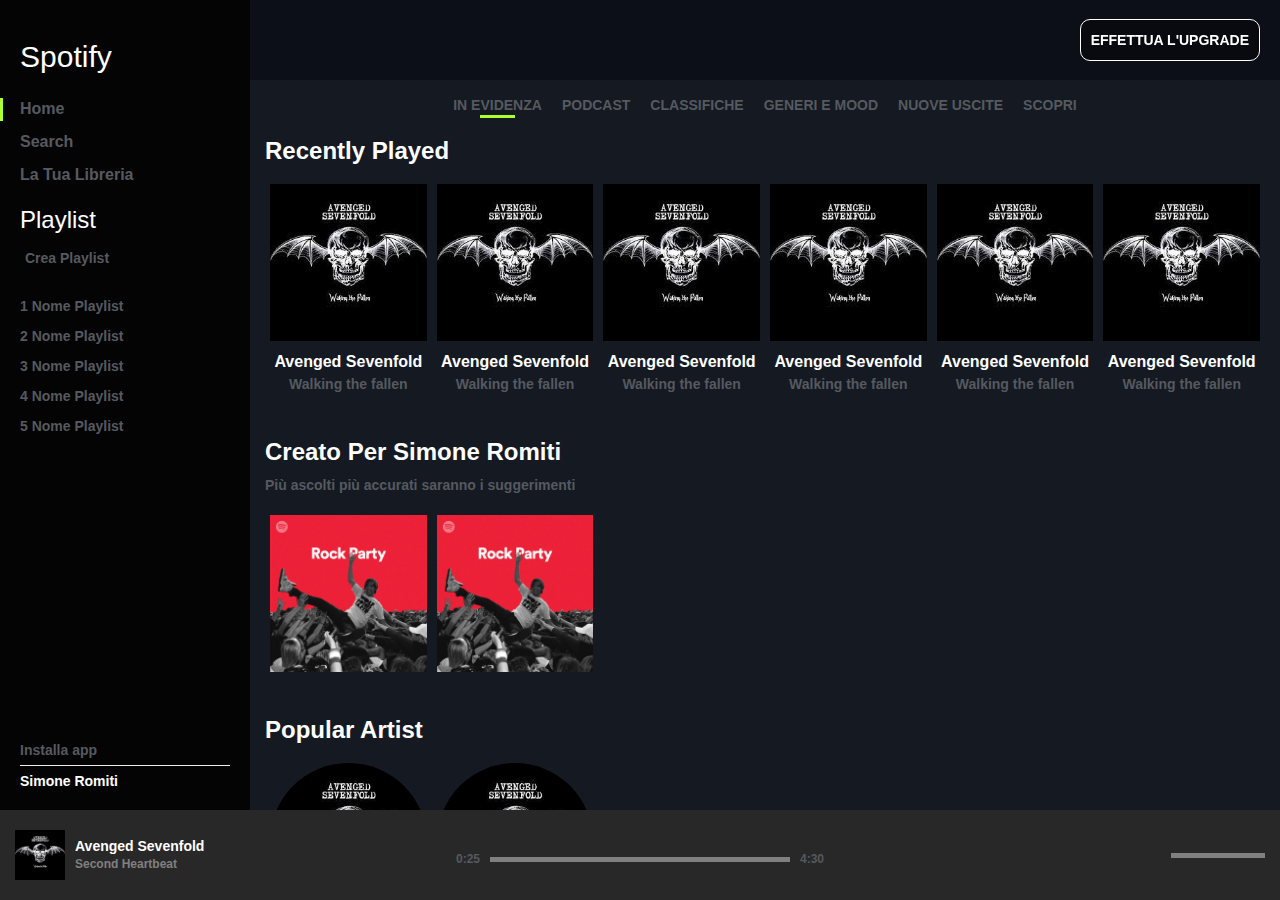
==== index.html @ 11f5244e "Aggiunta link ed inizio effetti hover" ====
<!DOCTYPE html>
<html lang="en" dir="ltr">
  <head>
    <link rel="stylesheet" href="https://maxcdn.bootstrapcdn.com/bootstrap/3.3.7/css/bootstrap.min.css" integrity="sha384-BVYiiSIFeK1dGmJRAkycuHAHRg32OmUcww7on3RYdg4Va+PmSTsz/K68vbdEjh4u" crossorigin="anonymous">

    <link rel="stylesheet" href="https://cdnjs.cloudflare.com/ajax/libs/font-awesome/5.15.1/css/all.css" integrity="sha512-f73UKwzP1Oia45eqHpHwzJtFLpvULbhVpEJfaWczo/ZCV5NWSnK4vLDnjTaMps28ocZ05RbI83k2RlQH92zy7A==" crossorigin="anonymous"/>

    <link rel="stylesheet" href="css/style.css">

    <meta charset="utf-8">
    <meta name="viewport" content="width=device-width, initial-scale=1.0">
    <title>SpotifyWeb</title>
  </head>
  <body>

    <main>
      <!-- MAIN-NAV -->
      <section class="main-nav">
        <div class="logo">
          <i class="fab fa-spotify"></i>
          <h1 class="disappear">Spotify</h1>
        </div>

        <div class="home">
          <a href="#">
            <i class="fas fa-home"></i>
            <span class="disappear">Home</span>
          </a>
        </div>

        <div class="search">
          <a href="#">
            <i class="fas fa-search"></i>
            <span class="disappear">Search</span>
          </a>
        </div>

        <div class="library">
          <a href="#">
            <i class="fas fa-book-open"></i>
            <span class="disappear">La Tua Libreria</span>
          </a>
        </div>

        <div class="playlist disappear">
          <h3>Playlist</h3>

          <div class="create">
            <a href="#">
              <i class="fas fa-plus-square"></i>
              <span>Crea Playlist</span>
            </a>

          </div>

          <div class="playlist-name">
            <ul>
              <li><a href="#">1 Nome Playlist</a></li>
              <li><a href="#">2 Nome Playlist</a></li>
              <li><a href="#">3 Nome Playlist</a></li>
              <li><a href="#">4 Nome Playlist</a></li>
              <li><a href="#">5 Nome Playlist</a></li>
            </ul>
          </div>
        </div>

        <div class="install">
          <a href="#">
            <i class="fas fa-arrow-circle-down"></i>
            <span class="disappear">Installa app</span>
          </a>
          <hr class="disappear">
          <i class="fas fa-user-circle"></i>
          <span class="username disappear">Simone Romiti</span>
        </div>
      </section>
      <!-- /MAIN-NAV -->

      <!-- MAIN-CONTENT -->
      <section class="main-content">
        <div class="upgrade">
          <button type="button" class="my-btn">EFFETTUA L'UPGRADE</button>
        </div>

        <div class="content">
          <nav>
            <ul>
              <li class="active">
                <a href="#">IN EVIDENZA</a>
              </li>
              <li>
                <a href="#">PODCAST</a>
              </li>
              <li>
                <a href="#">CLASSIFICHE</a>
              </li>
              <li>
                <a href="#">GENERI E MOOD</a>
              </li>
              <li>
                <a href="#">NUOVE USCITE</a>
              </li>
              <li>
                <a href="#">SCOPRI</a>
              </li>
            </ul>
          </nav>

          <div class="recently">
            <h3>Recently Played</h3>

            <div class="album-container">
              <div class="album">
                <img src="img/avenged-sevenfold.jfif" alt="">
                <div class="text-artist">
                  Avenged Sevenfold
                </div>
                <div class="text-album">
                  Walking the fallen
                </div>
              </div>

              <div class="album">
                <img src="img/avenged-sevenfold.jfif" alt="">
                <div class="text-artist">
                  Avenged Sevenfold
                </div>
                <div class="text-album">
                  Walking the fallen
                </div>
              </div>

              <div class="album">
                <img src="img/avenged-sevenfold.jfif" alt="">
                <div class="text-artist">
                  Avenged Sevenfold
                </div>
                <div class="text-album">
                  Walking the fallen
                </div>
              </div>

              <div class="album">
                <img src="img/avenged-sevenfold.jfif" alt="">
                <div class="text-artist">
                  Avenged Sevenfold
                </div>
                <div class="text-album">
                  Walking the fallen
                </div>
              </div>

              <div class="album">
                <img src="img/avenged-sevenfold.jfif" alt="">
                <div class="text-artist">
                  Avenged Sevenfold
                </div>
                <div class="text-album">
                  Walking the fallen
                </div>
              </div>

              <div class="album">
                <img src="img/avenged-sevenfold.jfif" alt="">
                <div class="text-artist">
                  Avenged Sevenfold
                </div>
                <div class="text-album">
                  Walking the fallen
                </div>
              </div>
            </div>
          </div>

          <div class="created">
            <h3>Creato Per Simone Romiti</h3>
            <p>Più ascolti più accurati saranno i suggerimenti</p>

            <div class="album-container">
              <div class="album">
                <img src="img/rockmix.jfif" alt="">
              </div>

              <div class="album">
                <img src="img/rockmix.jfif" alt="">
              </div>

              <div class="album">
              </div>

              <div class="album">
              </div>

              <div class="album">
              </div>

              <div class="album">
              </div>
            </div>
          </div>

          <div class="popular">
            <h3>Popular Artist</h3>
            <div class="album-container">
              <div class="album">
                <img src="img/avenged-sevenfold.jfif" alt="">
              </div>
              <div class="album">
                <img src="img/avenged-sevenfold.jfif" alt="">
              </div>
              <div class="album">
              </div>
              <div class="album">
              </div>
              <div class="album">
              </div>
              <div class="album">
              </div>
            </div>
          </div>
        </div>
      </section>
      <!-- /MAIN-CONTENT -->
    </main>

    <footer>
      <section class="playback">
        <img src="img/avenged-sevenfold.jfif" alt="">
        <div class="song">
          <div class="song-artist">
            Avenged Sevenfold
          </div>
          <div class="song-name">
            Second Heartbeat
          </div>
        </div>
        <div class="like">
          <div class="heart">
            <i class="far fa-heart"></i>
          </div>
          <div class="folder">
            <i class="far fa-folder"></i>
          </div>

        </div>
      </section>

      <section class="player">
        <div class="buttons">
          <i class="fas fa-random"></i>
          <i class="fas fa-step-backward"></i>
          <i class="far fa-play-circle play"></i>
          <i class="fas fa-step-forward"></i>
          <i class="fas fa-redo-alt"></i>
        </div>
        <div class="player-bar">
          <div class="time">
            0:25
          </div>

          <div class="bar">
          </div>
          <div class="time">
            4:30
          </div>
        </div>
      </section>

      <section class="volume">
        <i class="fas fa-bars"></i>
        <i class="fas fa-tv"></i>
        <i class="fas fa-volume-up"></i>
        <div class="volume-bar">
        </div>

      </section>
    </footer>

  </body>
</html>
---- css/style.css ----
*{
  margin: 0;
  padding: 0;
  box-sizing: border-box;
}

body{
  color: #56595F;
  font-weight: 600;
}


main{
  height: calc(100vh - 90px);
  background: #040404;
}

/* MAIN-NAV */
.main-nav{
  width: 250px;
  height: calc(100vh - 160px);
  padding-top: 20px;
  background: #040404;
  position: fixed;
  top: 0;
  left: 0;
  bottom: 60px;
}

.main-nav a{
  color: #56595F;
}
.main-nav a:hover{
  text-decoration: none;
  color: white;
}

/* LOGO */
.logo{
  padding-bottom: 15px;
}

.logo, .search, .library{
  padding-left: 20px;
}
.logo i, .logo h1{
  font-size: 30px;
  color: white;
}
.logo h1{
  display: inline-block;
}
/* /LOGO */

/* HOME, SEARCH, LIBRARY */
.home{
  padding-left: 17px;
}
.home i{
  width: 16px;
  /* height: 16px; */
}

.home, .search, .library{
  font-size: 16px;
}

.home{
  color: white;
  border-left: 3px solid #ADFF2F;
}

.search{
  padding-top: 10px;
  padding-bottom: 10px;
}
/* /HOME, SEARCH, LIBRARY */

.playlist, .install{
  padding-left: 20px;
  padding-right: 20px;
}

/* PLAYLIST */
.playlist h3{
  color: white;
}

.create span{
  vertical-align: top;
  line-height: 30px;
}
.create i{
  font-size: 30px;
  padding-right: 5px;
}

.playlist-name{
  height: 140px;
  width: 210px;
}
.playlist-name ul{
  padding-top: 10px;
}
.playlist-name li{
  margin-bottom: 10px;
  display: block;
}
/* /PLAYLIST */

/* INSTALL */
.install{
  width: 250px;
  height: 70px;
  background: #040404;
  position: fixed;
  bottom: 90px;
  z-index: 2;
}

.install hr{
  margin: 5px 0;
}

.username{
  color: white;
  font-weight: 700;
}
/* /INSTALL */

/* /MAIN-NAV */


/* MAIN-CONTENT */
.main-content{
  width: calc(100% - 250px);
  margin-left: 250px;
  padding-top: 80px;
  height: 100%;
  background: #141922;
  overflow-y: scroll;
}

.upgrade{
  height: 80px;
  width: calc(100% - 250px);
  padding: 20px;
  position: fixed;
  top: 0;
  display: flex;
  align-items: center;
  justify-content: flex-end;
  background: rgba(8, 11, 18, 0.7);
}
.my-btn{
  padding: 10px;
  color: white;
  background: rgba(0, 0, 0, 0.3);
  border-radius: 10px;
  border: 1px solid white;
}

/* CONTENT */
.content{
  padding: 15px;
}

/* NAV */
nav ul{
  list-style: none;
  display: flex;
  flex-wrap: wrap;
  justify-content: center;
  font-weight: 700;
}

nav ul li{
  margin: 0 10px;
}

nav a{
  color: #56595F;
}
nav a:hover{
  text-decoration: none;
  color: white;
}

.active::after{
  content: '';
  display: block;
  height: 3px;
  background: #ADFF2F;
  width: 40%;
  position: relative;
  left: 30%;
}
/* /NAV */

/* RECENTLY */
.recently h3, .created h3, .popular h3{
  color: white;
  font-weight: 700;
}

.album-container{
  display: flex;
  justify-content: space-around;
}
.album{
  margin: 10px 0;
  width: 170px;
}
.album img{
  width: 100%;
}

.text-artist{
  text-align: center;
  color: white;
  font-size: 16px;
  font-weight: 700;
  padding-top: 10px;
}
.text-album{
  text-align: center;
  /* color: #56595F; */
}
/* /RECENTLY */

/* CREATED */
.created{
  padding-top: 15px;
}

.daily-mix{
  display: flex;
  justify-content: space-around;
}

.mix-primo{
  width: 170px;
}
.mix-primo img{
  width: 100%;
}
/* /CREATED */

/* POPULAR */
.popular{
  padding-top: 15px;
}
.popular img{
  border-radius: 50%;
}

/* /MAIN-CONTENT */


/* FOOTER */
footer{
  padding: 15px;
  height: 90px;
  width: 100%;
  background: #282828;
  position: fixed;
  bottom: 0;
  display: flex;
  align-items: center;
  justify-content: space-between;
}

/* PLAYBACK */
.playback{
  width: 235px;
  height: 100%;
  display: flex;
  align-items: center;
}
.playback img{
  height: 50px;
  width: 50px;
  margin-right: 10px;
}

.song-artist{
  color: white;
  font-weight: 700;
  margin-right: 20px;
}
.song-name{
  color: grey;
  font-size: 12px;
}

.like{
  display: flex;
}

.like i{
  font-size: 16px;
  color: gray;
}
.like i:last-child{
  margin-left: 10px;
}
/* /PLAYBACK */

.playback, .player, .volume{
  float: left;
}

/* PLAYER */
.player{
  text-align: center;
  width: 40%;
  margin: 0 15px;
}

.buttons{
  width: 100%;
  margin-bottom: 10px;
  display: flex;
  justify-content: center;
  align-items: center;
}
.buttons i{
  color: white;
  font-size: 20px;
}

.buttons .play{
  font-size: 30px;
}

.player i:not(:last-child){
  margin-right: 10px;
}

.player-bar{
  display: flex;
  justify-content: center;
  align-items: center;
}

.bar{
  display: inline-block;
  height: 5px;
  width: 60%;
  background: grey;
}

.time{
  font-size: 12px;
  margin: 0 10px;
}
/* /PLAYER */

/* VOLUME */
.volume{
  display: flex;
  align-items: center;
  justify-content: flex-end;
  width: 235px;
}
.volume i{
  color: grey;
  margin-right: 15px;
}

.volume-bar{
  width: 40%;
  height: 5px;
  background: grey;
}
/* /VOLUME */

/* /FOOTER */




/* MEDIA QUERY PER XS */
@media screen and (max-width: 767px) {

  .disappear, .logo .disappear{
    display: none;
  }

  .logo i{
    font-size: 20px;
  }

  .main-nav, .install{
    text-align: center;
    width: 50px;
    padding-left: 0;
    padding-right: 0;
  }

  .logo, .home, .search, .library{
    padding-left: 0;
  }
  .home{
    padding-right: 3px;
  }

  .main-content{
    width: calc(100% - 50px);
    margin-left: 50px;
  }
  .upgrade{
    width: calc(100% - 50px);
  }

  .install .fas.fa-user-circle{
    display: block;
    padding-top: 10px;
    font-size: 16px;
  }

  footer{
    padding: 5px;
  }

  .playback img{
    height: 30px;
    width: 30px;
    margin-right: 5px;
  }
  .song-artist{
    font-size: 10px;
    margin-right: 0;
  }
  .song-name{
    font-size: 10px;
  }

  .like{
    flex-wrap: wrap;
  }
  .like i{
    font-size: 14px;
  }
  .heart, .folder{
    margin-left: 3px;
  }


  .buttons i{
    font-size: 15px;
  }
  .buttons .play{
    font-size: 25px;
  }

  .time{
    font-size: 10px;
    margin: 0 5px;
  }

  .volume i{
    font-size: 12px;
    margin-right: 8px;
  }

}


@media screen and (max-width: 400px) {

  .song-artist, .song-name{
    font-size: 8px;
  }

}
/* /MEDIA QUERY PER XS */

@media screen and (max-width: 1370px) {

  .album{
    margin: 10px 5px;
  }

}

@media screen and (max-width: 1170px) {

  .album-container{
    flex-wrap: wrap;
    justify-content: flex-start;
  }
  .album{
    margin: 10px 5px;
    width: calc(100% / 4 - 10px);
  }

}


@media screen and (max-width: 970px) {

  .album{
    margin: 10px 5px;
    width: calc(100% / 2 - 10px);
  }


}


/* MEDIA QUERY PER SCROLL NOME PLAYLIST E SCOMPARSA INSTALL */
@media screen and (max-height: 575px){

  .playlist-name{
    overflow-y: scroll;
    height: 150px;
  }

}

@media screen and (max-height: 563px){

  .playlist-name{
    height: 125px;
  }

}

@media screen and (max-height: 535px){

  .playlist-name{
    height: 90px;
  }

}

@media screen and (max-height: 507px){

  .playlist-name{
    height: 65px;
    position: fixed;
    /* width: 210px; */
    z-index: 2;
    background: #040404;
  }

  .install{
    z-index: 0;
  }

}

@media screen and (max-height: 435px){

  .playlist-name{
    position: static;
    background: #040404;
  }

  .install{
    display: none;
  }

}
/* /MEDIA QUERY PER SCROLL NOME PLAYLIST */
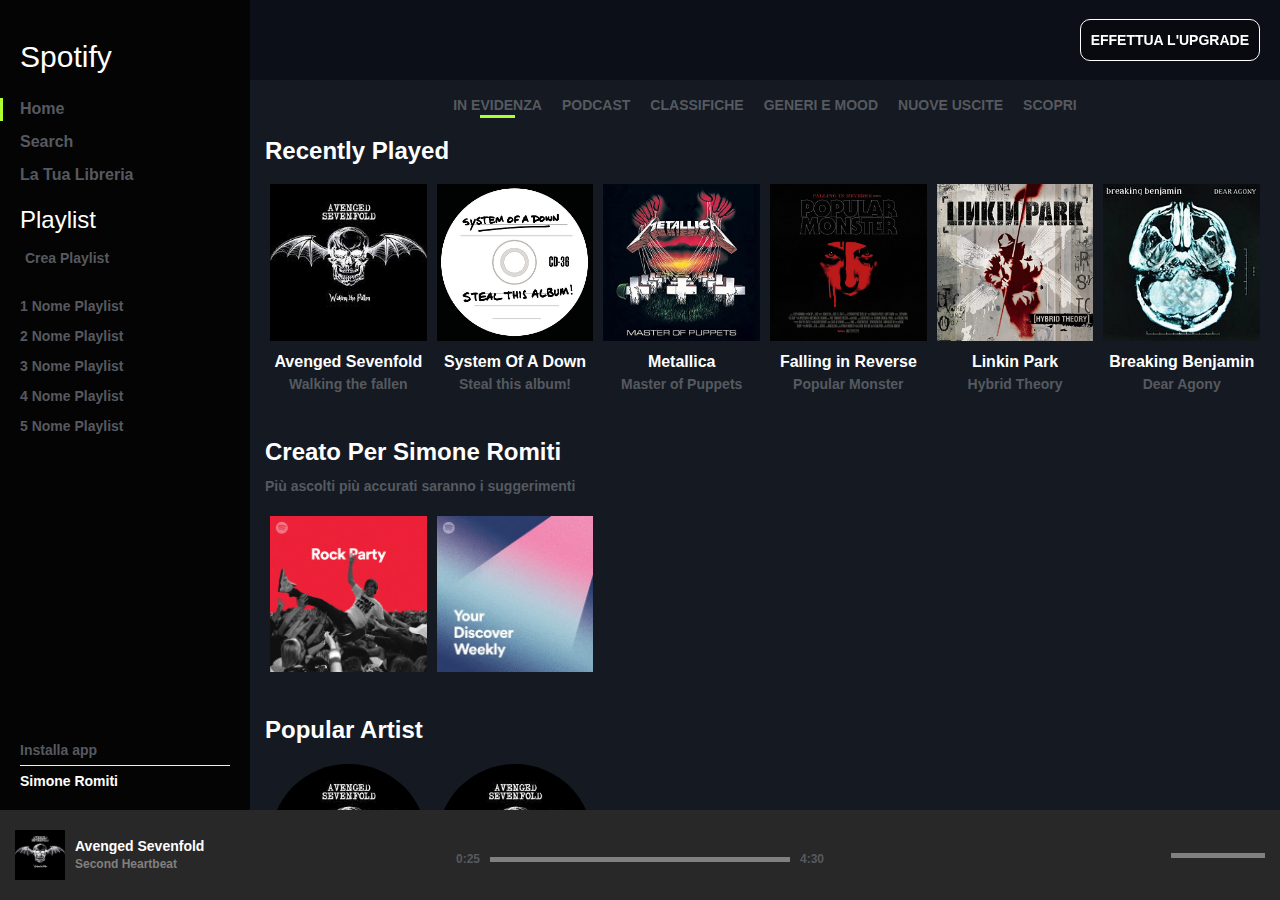
==== commit c18416f3: "Aggiunte cover album" ====
--- a/index.html
+++ b/index.html
@@ -121,52 +121,52 @@
               </div>
 
               <div class="album">
-                <img src="img/avenged-sevenfold.jfif" alt="">
-                <div class="text-artist">
-                  Avenged Sevenfold
-                </div>
-                <div class="text-album">
-                  Walking the fallen
-                </div>
-              </div>
-
-              <div class="album">
-                <img src="img/avenged-sevenfold.jfif" alt="">
-                <div class="text-artist">
-                  Avenged Sevenfold
-                </div>
-                <div class="text-album">
-                  Walking the fallen
-                </div>
-              </div>
-
-              <div class="album">
-                <img src="img/avenged-sevenfold.jfif" alt="">
-                <div class="text-artist">
-                  Avenged Sevenfold
-                </div>
-                <div class="text-album">
-                  Walking the fallen
-                </div>
-              </div>
-
-              <div class="album">
-                <img src="img/avenged-sevenfold.jfif" alt="">
-                <div class="text-artist">
-                  Avenged Sevenfold
-                </div>
-                <div class="text-album">
-                  Walking the fallen
-                </div>
-              </div>
-
-              <div class="album">
-                <img src="img/avenged-sevenfold.jfif" alt="">
-                <div class="text-artist">
-                  Avenged Sevenfold
-                </div>
-                <div class="text-album">
-                  Walking the fallen
+                <img src="img/system-of-a-down.png" alt="">
+                <div class="text-artist">
+                  System Of A Down
+                </div>
+                <div class="text-album">
+                  Steal this album!
+                </div>
+              </div>
+
+              <div class="album">
+                <img src="img/metallica2.jpg" alt="">
+                <div class="text-artist">
+                  Metallica
+                </div>
+                <div class="text-album">
+                  Master of Puppets
+                </div>
+              </div>
+
+              <div class="album">
+                <img src="img/falling-in-reverse.jpg" alt="">
+                <div class="text-artist">
+                  Falling in Reverse
+                </div>
+                <div class="text-album">
+                  Popular Monster
+                </div>
+              </div>
+
+              <div class="album">
+                <img src="img/linkinpark.jpg" alt="">
+                <div class="text-artist">
+                  Linkin Park
+                </div>
+                <div class="text-album">
+                  Hybrid Theory
+                </div>
+              </div>
+
+              <div class="album">
+                <img src="img/breaking-benjamin2.jpg" alt="">
+                <div class="text-artist">
+                  Breaking Benjamin
+                </div>
+                <div class="text-album">
+                  Dear Agony
                 </div>
               </div>
             </div>
@@ -182,7 +182,7 @@
               </div>
 
               <div class="album">
-                <img src="img/rockmix.jfif" alt="">
+                <img src="img/discover.png" alt="">
               </div>
 
               <div class="album">
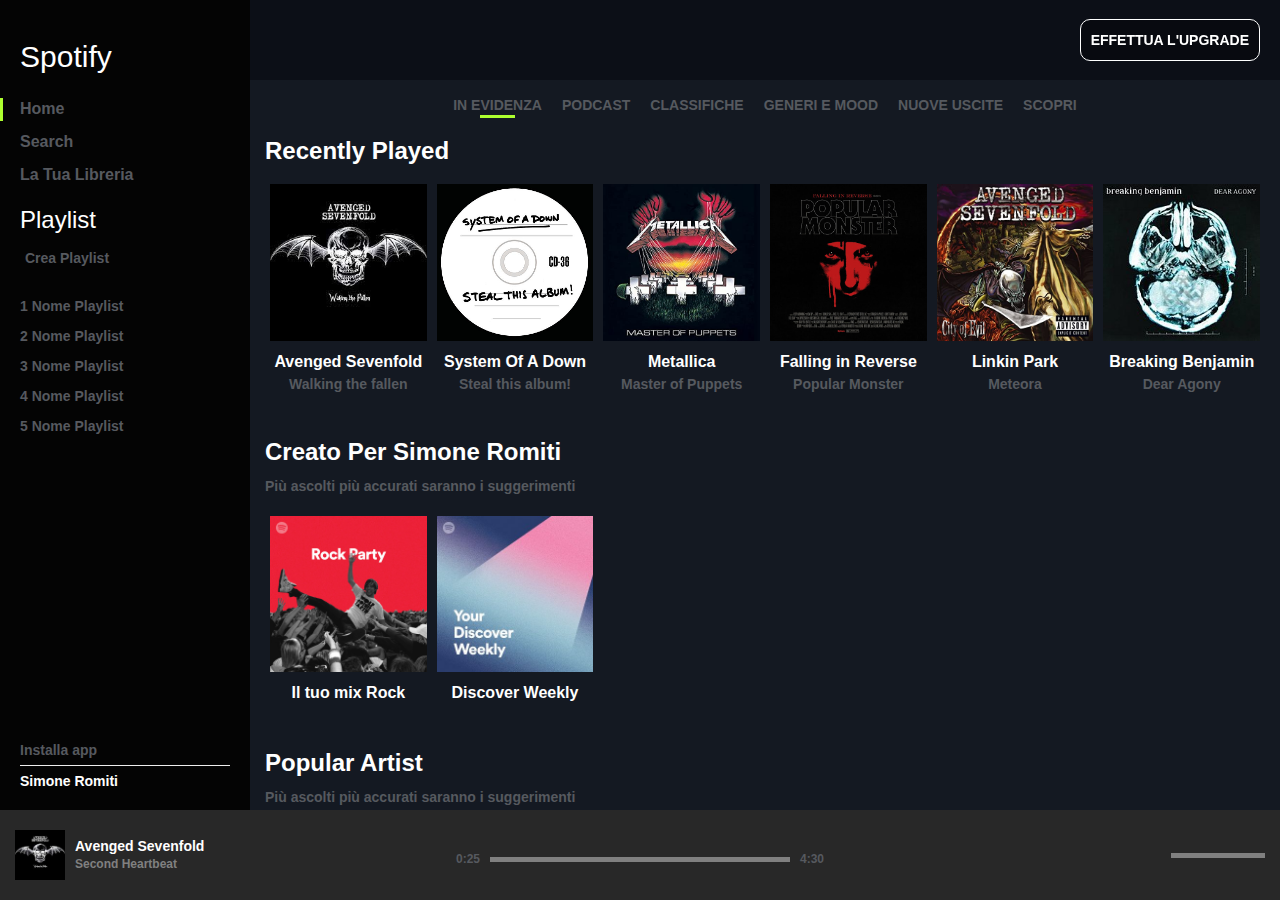
==== commit e36106f9: "Effetti hover su main-content" ====
--- a/index.html
+++ b/index.html
@@ -111,7 +111,12 @@
 
             <div class="album-container">
               <div class="album">
-                <img src="img/avenged-sevenfold.jfif" alt="">
+                <div class="cover">
+                  <img src="img/avenged-sevenfold.jfif" alt="">
+                  <div class="layover">
+                    <i class="far fa-play-circle"></i>
+                  </div>
+                </div>
                 <div class="text-artist">
                   Avenged Sevenfold
                 </div>
@@ -121,7 +126,12 @@
               </div>
 
               <div class="album">
-                <img src="img/system-of-a-down.png" alt="">
+                <div class="cover">
+                  <img src="img/system-of-a-down.png" alt="">
+                  <div class="layover">
+                    <i class="far fa-play-circle"></i>
+                  </div>
+                </div>
                 <div class="text-artist">
                   System Of A Down
                 </div>
@@ -131,7 +141,12 @@
               </div>
 
               <div class="album">
-                <img src="img/metallica2.jpg" alt="">
+                <div class="cover">
+                  <img src="img/metallica2.jpg" alt="">
+                  <div class="layover">
+                    <i class="far fa-play-circle"></i>
+                  </div>
+                </div>
                 <div class="text-artist">
                   Metallica
                 </div>
@@ -141,7 +156,12 @@
               </div>
 
               <div class="album">
-                <img src="img/falling-in-reverse.jpg" alt="">
+                <div class="cover">
+                  <img src="img/falling-in-reverse.jpg" alt="">
+                  <div class="layover">
+                    <i class="far fa-play-circle"></i>
+                  </div>
+                </div>
                 <div class="text-artist">
                   Falling in Reverse
                 </div>
@@ -151,17 +171,27 @@
               </div>
 
               <div class="album">
-                <img src="img/linkinpark.jpg" alt="">
+                <div class="cover">
+                  <img src="img/avenged-sevenfold-city.jpg" alt="">
+                  <div class="layover">
+                    <i class="far fa-play-circle"></i>
+                  </div>
+                </div>
                 <div class="text-artist">
                   Linkin Park
                 </div>
                 <div class="text-album">
-                  Hybrid Theory
-                </div>
-              </div>
-
-              <div class="album">
-                <img src="img/breaking-benjamin2.jpg" alt="">
+                  Meteora
+                </div>
+              </div>
+
+              <div class="album">
+                <div class="cover">
+                  <img src="img/breaking-benjamin2.jpg" alt="">
+                  <div class="layover">
+                    <i class="far fa-play-circle"></i>
+                  </div>
+                </div>
                 <div class="text-artist">
                   Breaking Benjamin
                 </div>
@@ -178,11 +208,27 @@
 
             <div class="album-container">
               <div class="album">
-                <img src="img/rockmix.jfif" alt="">
-              </div>
-
-              <div class="album">
-                <img src="img/discover.png" alt="">
+                <div class="cover">
+                  <img src="img/rockmix.jfif" alt="">
+                  <div class="layover">
+                    <i class="far fa-play-circle"></i>
+                  </div>
+                </div>
+                <div class="text-artist">
+                  Il tuo mix Rock
+                </div>
+              </div>
+
+              <div class="album">
+                <div class="cover">
+                  <img src="img/discover.png" alt="">
+                  <div class="layover">
+                    <i class="far fa-play-circle"></i>
+                  </div>
+                </div>
+                <div class="text-artist">
+                  Discover Weekly
+                </div>
               </div>
 
               <div class="album">
@@ -201,6 +247,7 @@
 
           <div class="popular">
             <h3>Popular Artist</h3>
+            <p>Più ascolti più accurati saranno i suggerimenti</p>
             <div class="album-container">
               <div class="album">
                 <img src="img/avenged-sevenfold.jfif" alt="">
--- a/css/style.css
+++ b/css/style.css
@@ -147,6 +147,7 @@
   padding: 20px;
   position: fixed;
   top: 0;
+  z-index: 2;
   display: flex;
   align-items: center;
   justify-content: flex-end;
@@ -158,6 +159,11 @@
   background: rgba(0, 0, 0, 0.3);
   border-radius: 10px;
   border: 1px solid white;
+  transition: transform .3s;
+}
+
+.my-btn:hover{
+  transform: scale(1.1);
 }
 
 /* CONTENT */
@@ -210,10 +216,44 @@
 .album{
   margin: 10px 0;
   width: 170px;
+  transition: transform .3s;
+}
+
+.cover{
+  position: relative;
 }
 .album img{
   width: 100%;
 }
+.layover{
+  position: absolute;
+  top: 0;
+  left: 0;
+  height: 100%;
+  width: 100%;
+}
+.layover i{
+  color: white;
+  font-size: 40px;
+  position: absolute;
+  top: 50%;
+  left: 50%;
+  transform: translate(-50%, -50%);
+  display: none;
+}
+
+.album:hover{
+  cursor: pointer;
+  transform: scale(1.1);
+
+}
+.album:hover .layover{
+  background: rgba(0, 0, 0, 0.5);
+}
+.album:hover .layover i{
+  display: block;
+}
+
 
 .text-artist{
   text-align: center;
@@ -224,7 +264,6 @@
 }
 .text-album{
   text-align: center;
-  /* color: #56595F; */
 }
 /* /RECENTLY */
 
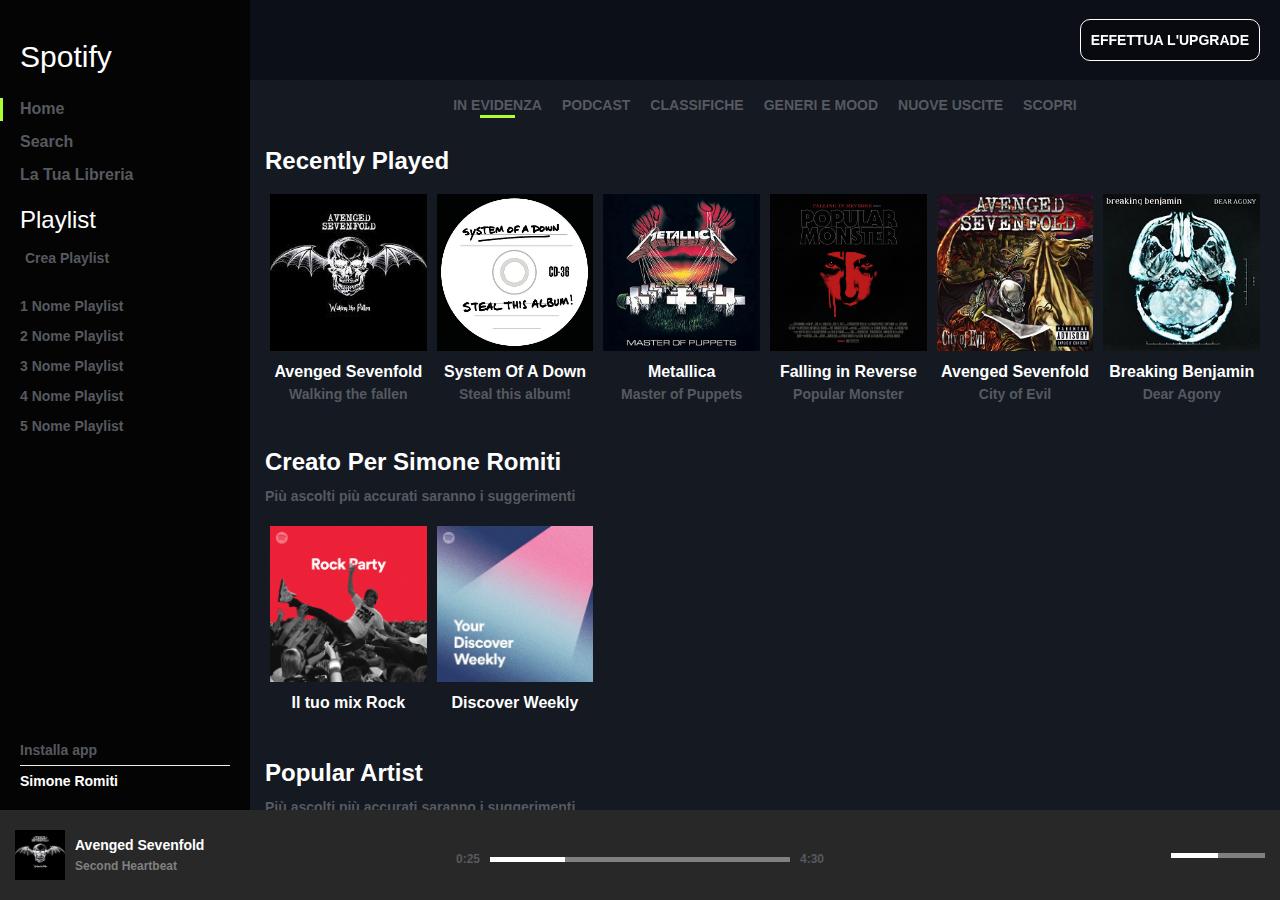
==== commit f7eccb16: "Effetti hover completi" ====
--- a/index.html
+++ b/index.html
@@ -178,10 +178,10 @@
                   </div>
                 </div>
                 <div class="text-artist">
-                  Linkin Park
-                </div>
-                <div class="text-album">
-                  Meteora
+                  Avenged Sevenfold
+                </div>
+                <div class="text-album">
+                  City of Evil
                 </div>
               </div>
 
@@ -219,6 +219,7 @@
                 </div>
               </div>
 
+
               <div class="album">
                 <div class="cover">
                   <img src="img/discover.png" alt="">
@@ -230,6 +231,7 @@
                   Discover Weekly
                 </div>
               </div>
+
 
               <div class="album">
               </div>
@@ -250,11 +252,19 @@
             <p>Più ascolti più accurati saranno i suggerimenti</p>
             <div class="album-container">
               <div class="album">
-                <img src="img/avenged-sevenfold.jfif" alt="">
-              </div>
-              <div class="album">
-                <img src="img/avenged-sevenfold.jfif" alt="">
-              </div>
+                <img src="img/avenged-logo.jpg" alt="">
+                <div class="text-artist">
+                  Avenged Sevenfold
+                </div>
+              </div>
+
+              <div class="album">
+                <img src="img/slipknot-logo.jpg" alt="">
+                <div class="text-artist">
+                  Slipknot
+                </div>
+              </div>
+
               <div class="album">
               </div>
               <div class="album">
@@ -275,10 +285,11 @@
         <img src="img/avenged-sevenfold.jfif" alt="">
         <div class="song">
           <div class="song-artist">
-            Avenged Sevenfold
+            <a href="#">Avenged Sevenfold</a>
+
           </div>
           <div class="song-name">
-            Second Heartbeat
+            <a href="#">Second Heartbeat</a>
           </div>
         </div>
         <div class="like">
@@ -306,6 +317,9 @@
           </div>
 
           <div class="bar">
+            <div class="bar-white">
+              <i class="fas fa-circle"></i>
+            </div>
           </div>
           <div class="time">
             4:30
@@ -318,6 +332,8 @@
         <i class="fas fa-tv"></i>
         <i class="fas fa-volume-up"></i>
         <div class="volume-bar">
+          <div class="bar-white audio">
+          </div>
         </div>
 
       </section>
--- a/css/style.css
+++ b/css/style.css
@@ -13,6 +13,13 @@
 main{
   height: calc(100vh - 90px);
   background: #040404;
+}
+
+a{
+  color: #56595F;
+}
+a:hover{
+  text-decoration: none;
 }
 
 /* MAIN-NAV */
@@ -27,11 +34,7 @@
   bottom: 60px;
 }
 
-.main-nav a{
-  color: #56595F;
-}
 .main-nav a:hover{
-  text-decoration: none;
   color: white;
 }
 
@@ -181,14 +184,10 @@
 }
 
 nav ul li{
-  margin: 0 10px;
-}
-
-nav a{
-  color: #56595F;
-}
+  margin: 0 10px 10px;
+}
+
 nav a:hover{
-  text-decoration: none;
   color: white;
 }
 
@@ -245,7 +244,6 @@
 .album:hover{
   cursor: pointer;
   transform: scale(1.1);
-
 }
 .album:hover .layover{
   background: rgba(0, 0, 0, 0.5);
@@ -253,6 +251,7 @@
 .album:hover .layover i{
   display: block;
 }
+
 
 
 .text-artist{
@@ -264,6 +263,7 @@
 }
 .text-album{
   text-align: center;
+  color: #56595F;
 }
 /* /RECENTLY */
 
@@ -322,14 +322,19 @@
   margin-right: 10px;
 }
 
-.song-artist{
+.song-artist a{
   color: white;
   font-weight: 700;
   margin-right: 20px;
 }
-.song-name{
+.song-name a{
   color: grey;
   font-size: 12px;
+}
+.song-name a:hover{
+  color: white;
+  text-decoration: underline;
+}
 }
 
 .like{
@@ -342,6 +347,11 @@
 }
 .like i:last-child{
   margin-left: 10px;
+}
+
+.like i:hover{
+  color: white;
+  cursor: pointer;
 }
 /* /PLAYBACK */
 
@@ -370,10 +380,18 @@
 
 .buttons .play{
   font-size: 30px;
-}
-
+
+}
+
+.player i{
+  transition: transform .2s;
+}
 .player i:not(:last-child){
-  margin-right: 10px;
+  margin-right: 20px;
+}
+.player i:hover{
+  cursor: pointer;
+  transform: scale(1.2);
 }
 
 .player-bar{
@@ -387,6 +405,30 @@
   height: 5px;
   width: 60%;
   background: grey;
+  position: relative;
+}
+.bar-white{
+  position: absolute;
+  left: 0;
+  height: 5px;
+  width: 25%;
+  background: white;
+}
+.bar-white i{
+  position: absolute;
+  right: -7%;
+  line-height: 6px;
+  color: white;
+  display: none;
+}
+.bar:hover{
+  cursor: pointer;
+}
+.bar:hover .bar-white{
+  background: #ADFF2F;
+}
+.bar:hover i{
+  display: block;
 }
 
 .time{
@@ -405,12 +447,27 @@
 .volume i{
   color: grey;
   margin-right: 15px;
+}
+
+.volume i:hover{
+  color: white;
+  cursor: pointer;
 }
 
 .volume-bar{
   width: 40%;
   height: 5px;
   background: grey;
+  position: relative;
+}
+.bar-white.audio{
+  width: 50%;
+}
+.volume-bar:hover{
+  cursor: pointer;
+}
+.volume-bar:hover .bar-white.audio{
+  background: #ADFF2F;
 }
 /* /VOLUME */
 
@@ -485,6 +542,9 @@
     margin-left: 3px;
   }
 
+  .player i:not(:last-child){
+    margin-right: 10px;
+  }
 
   .buttons i{
     font-size: 15px;
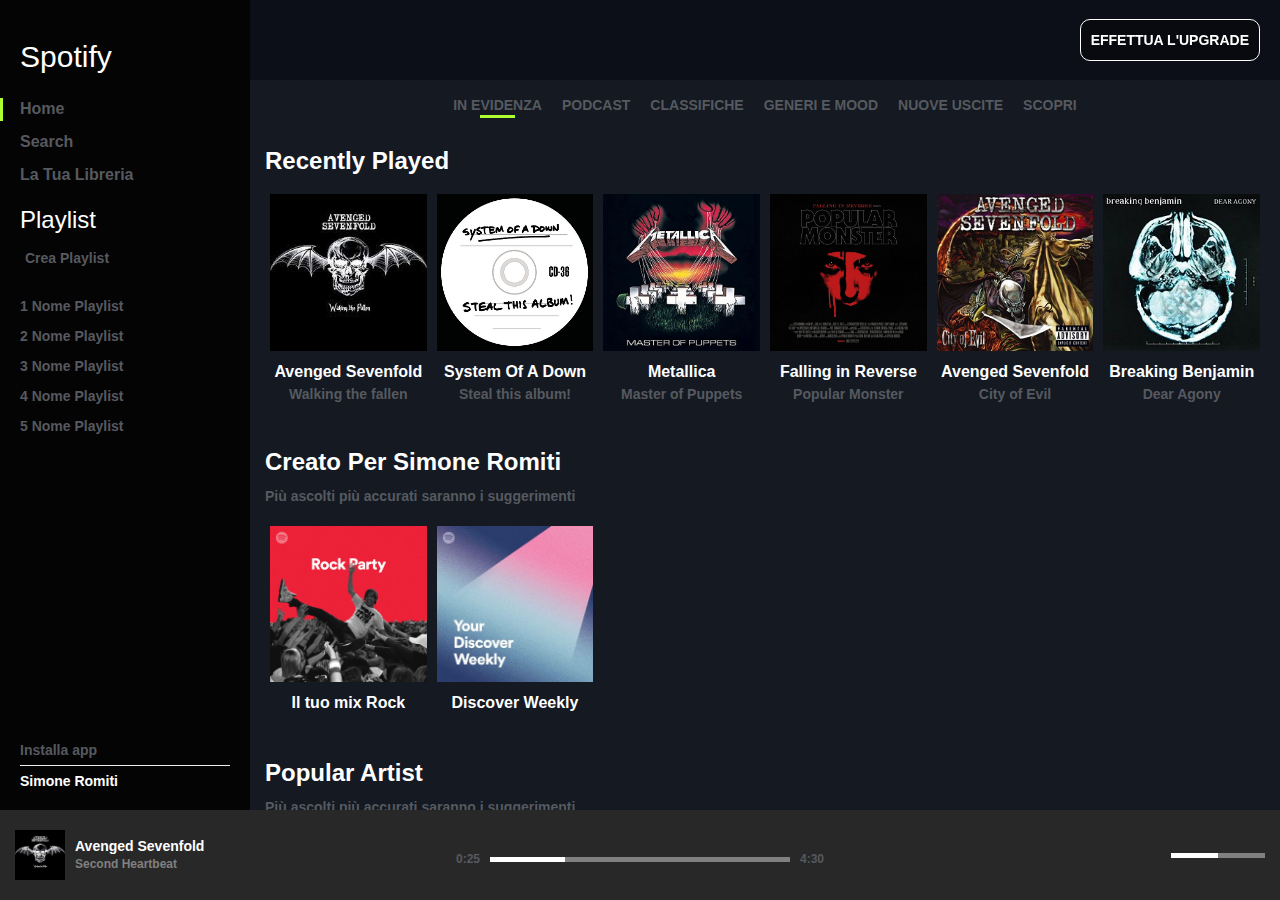
==== commit 4b1d8d7d: "Ottimizzazione responsive xs" ====
--- a/index.html
+++ b/index.html
@@ -110,7 +110,7 @@
             <h3>Recently Played</h3>
 
             <div class="album-container">
-              <div class="album">
+              <a class="album" href="#">
                 <div class="cover">
                   <img src="img/avenged-sevenfold.jfif" alt="">
                   <div class="layover">
@@ -123,9 +123,9 @@
                 <div class="text-album">
                   Walking the fallen
                 </div>
-              </div>
-
-              <div class="album">
+              </a>
+
+              <a class="album" href="#">
                 <div class="cover">
                   <img src="img/system-of-a-down.png" alt="">
                   <div class="layover">
@@ -138,9 +138,11 @@
                 <div class="text-album">
                   Steal this album!
                 </div>
-              </div>
-
-              <div class="album">
+              </a>
+
+
+
+              <a class="album" href="#">
                 <div class="cover">
                   <img src="img/metallica2.jpg" alt="">
                   <div class="layover">
@@ -153,9 +155,9 @@
                 <div class="text-album">
                   Master of Puppets
                 </div>
-              </div>
-
-              <div class="album">
+              </a>
+
+              <a class="album" href="#">
                 <div class="cover">
                   <img src="img/falling-in-reverse.jpg" alt="">
                   <div class="layover">
@@ -168,9 +170,9 @@
                 <div class="text-album">
                   Popular Monster
                 </div>
-              </div>
-
-              <div class="album">
+              </a>
+
+              <a class="album" href="#">
                 <div class="cover">
                   <img src="img/avenged-sevenfold-city.jpg" alt="">
                   <div class="layover">
@@ -183,9 +185,9 @@
                 <div class="text-album">
                   City of Evil
                 </div>
-              </div>
-
-              <div class="album">
+              </a>
+
+              <a class="album" href="#">
                 <div class="cover">
                   <img src="img/breaking-benjamin2.jpg" alt="">
                   <div class="layover">
@@ -198,7 +200,7 @@
                 <div class="text-album">
                   Dear Agony
                 </div>
-              </div>
+              </a>
             </div>
           </div>
 
@@ -207,7 +209,7 @@
             <p>Più ascolti più accurati saranno i suggerimenti</p>
 
             <div class="album-container">
-              <div class="album">
+              <a class="album" href="#">
                 <div class="cover">
                   <img src="img/rockmix.jfif" alt="">
                   <div class="layover">
@@ -217,10 +219,9 @@
                 <div class="text-artist">
                   Il tuo mix Rock
                 </div>
-              </div>
-
-
-              <div class="album">
+              </a>
+
+              <a class="album" href="#">
                 <div class="cover">
                   <img src="img/discover.png" alt="">
                   <div class="layover">
@@ -230,8 +231,7 @@
                 <div class="text-artist">
                   Discover Weekly
                 </div>
-              </div>
-
+              </a>
 
               <div class="album">
               </div>
@@ -251,28 +251,32 @@
             <h3>Popular Artist</h3>
             <p>Più ascolti più accurati saranno i suggerimenti</p>
             <div class="album-container">
-              <div class="album">
+              <a class="album" href="#">
                 <img src="img/avenged-logo.jpg" alt="">
                 <div class="text-artist">
                   Avenged Sevenfold
                 </div>
-              </div>
-
-              <div class="album">
+              </a>
+
+              <a class="album" href="#">
                 <img src="img/slipknot-logo.jpg" alt="">
                 <div class="text-artist">
                   Slipknot
                 </div>
-              </div>
-
-              <div class="album">
-              </div>
-              <div class="album">
-              </div>
-              <div class="album">
-              </div>
-              <div class="album">
-              </div>
+              </a>
+
+              <div class="album">
+              </div>
+
+              <div class="album">
+              </div>
+
+              <div class="album">
+              </div>
+
+              <div class="album">
+              </div>
+
             </div>
           </div>
         </div>
@@ -284,13 +288,9 @@
       <section class="playback">
         <img src="img/avenged-sevenfold.jfif" alt="">
         <div class="song">
-          <div class="song-artist">
-            <a href="#">Avenged Sevenfold</a>
-
-          </div>
-          <div class="song-name">
-            <a href="#">Second Heartbeat</a>
-          </div>
+          <a class="song-artist" href="#">Avenged Sevenfold</a>
+
+          <a class="song-name" href="#">Second Heartbeat</a>
         </div>
         <div class="like">
           <div class="heart">
--- a/css/style.css
+++ b/css/style.css
@@ -213,6 +213,7 @@
   justify-content: space-around;
 }
 .album{
+  display: block;
   margin: 10px 0;
   width: 170px;
   transition: transform .3s;
@@ -322,19 +323,23 @@
   margin-right: 10px;
 }
 
-.song-artist a{
+.song-artist{
+  display: block;
   color: white;
   font-weight: 700;
   margin-right: 20px;
 }
-.song-name a{
+.song-artist:hover, .song-name:hover{
+  color: white;
+}
+.song-name{
+  display: block;
   color: grey;
   font-size: 12px;
 }
 .song-name a:hover{
   color: white;
   text-decoration: underline;
-}
 }
 
 .like{
@@ -354,10 +359,6 @@
   cursor: pointer;
 }
 /* /PLAYBACK */
-
-.playback, .player, .volume{
-  float: left;
-}
 
 /* PLAYER */
 .player{
@@ -525,7 +526,8 @@
     margin-right: 5px;
   }
   .song-artist{
-    font-size: 10px;
+    font-size: 12px;
+    color: white;
     margin-right: 0;
   }
   .song-name{
@@ -544,6 +546,10 @@
 
   .player i:not(:last-child){
     margin-right: 10px;
+  }
+
+  .bar{
+    width: 100%;
   }
 
   .buttons i{
@@ -558,9 +564,20 @@
     margin: 0 5px;
   }
 
+  .volume{
+    flex-wrap: wrap;
+    justify-content: center;
+  }
+
   .volume i{
     font-size: 12px;
     margin-right: 8px;
+    margin-bottom: 10px;
+    margin-top: 10px;
+  }
+
+  .volume-bar{
+    width: 50%;
   }
 
 }
@@ -639,7 +656,6 @@
   .playlist-name{
     height: 65px;
     position: fixed;
-    /* width: 210px; */
     z-index: 2;
     background: #040404;
   }
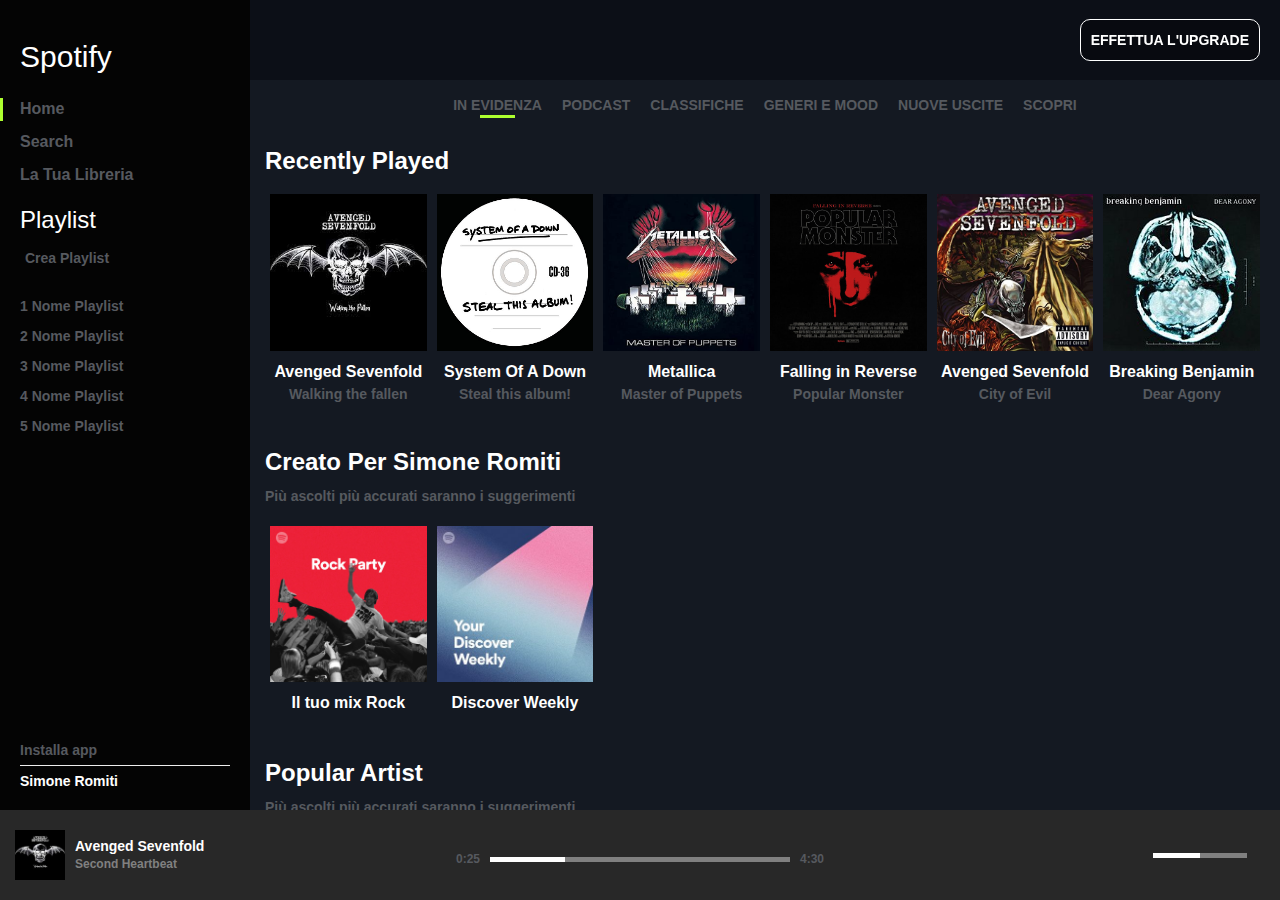
==== commit f1fe489c: "Ottimizzazioni" ====
--- a/index.html
+++ b/index.html
@@ -21,6 +21,7 @@
           <h1 class="disappear">Spotify</h1>
         </div>
 
+        <!-- HOME, SEARCH, LIBRARY -->
         <div class="home">
           <a href="#">
             <i class="fas fa-home"></i>
@@ -41,7 +42,9 @@
             <span class="disappear">La Tua Libreria</span>
           </a>
         </div>
-
+        <!-- /HOME, SEARCH, LIBRARY -->
+
+        <!-- PLAYLIST -->
         <div class="playlist disappear">
           <h3>Playlist</h3>
 
@@ -63,7 +66,9 @@
             </ul>
           </div>
         </div>
-
+        <!-- /PLAYLIST -->
+
+        <!-- INSTALLA -->
         <div class="install">
           <a href="#">
             <i class="fas fa-arrow-circle-down"></i>
@@ -73,16 +78,20 @@
           <i class="fas fa-user-circle"></i>
           <span class="username disappear">Simone Romiti</span>
         </div>
+        <!-- /INSTALLA -->
       </section>
       <!-- /MAIN-NAV -->
 
       <!-- MAIN-CONTENT -->
       <section class="main-content">
+        <!-- BUTTON E LAYOVER -->
         <div class="upgrade">
           <button type="button" class="my-btn">EFFETTUA L'UPGRADE</button>
         </div>
+        <!-- /BUTTON E LAYOVER -->
 
         <div class="content">
+          <!-- NAV -->
           <nav>
             <ul>
               <li class="active">
@@ -105,11 +114,15 @@
               </li>
             </ul>
           </nav>
-
+          <!-- /NAV -->
+
+          <!-- RECENTLY -->
           <div class="recently">
             <h3>Recently Played</h3>
 
             <div class="album-container">
+
+              <!-- PRIMO ALBUM -->
               <a class="album" href="#">
                 <div class="cover">
                   <img src="img/avenged-sevenfold.jfif" alt="">
@@ -124,7 +137,9 @@
                   Walking the fallen
                 </div>
               </a>
-
+              <!-- /PRIMO ALBUM -->
+
+              <!-- SECONDO ALBUM -->
               <a class="album" href="#">
                 <div class="cover">
                   <img src="img/system-of-a-down.png" alt="">
@@ -139,9 +154,9 @@
                   Steal this album!
                 </div>
               </a>
-
-
-
+              <!-- /SECONDO ALBUM -->
+
+              <!-- TERZO ALBUM -->
               <a class="album" href="#">
                 <div class="cover">
                   <img src="img/metallica2.jpg" alt="">
@@ -156,7 +171,9 @@
                   Master of Puppets
                 </div>
               </a>
-
+              <!-- /TERZO ALBUM -->
+
+              <!-- QUARTO ALBUM -->
               <a class="album" href="#">
                 <div class="cover">
                   <img src="img/falling-in-reverse.jpg" alt="">
@@ -171,7 +188,9 @@
                   Popular Monster
                 </div>
               </a>
-
+                <!-- /QUARTO ALBUM -->
+
+              <!-- QUINO ALBUM -->
               <a class="album" href="#">
                 <div class="cover">
                   <img src="img/avenged-sevenfold-city.jpg" alt="">
@@ -186,7 +205,9 @@
                   City of Evil
                 </div>
               </a>
-
+              <!-- /QUINO ALBUM -->
+
+              <!-- SESTO ALBUM -->
               <a class="album" href="#">
                 <div class="cover">
                   <img src="img/breaking-benjamin2.jpg" alt="">
@@ -201,14 +222,19 @@
                   Dear Agony
                 </div>
               </a>
+              <!-- /SESTO ALBUM -->
             </div>
           </div>
-
+          <!-- /RECENTLY -->
+
+          <!-- CREATED -->
           <div class="created">
             <h3>Creato Per Simone Romiti</h3>
             <p>Più ascolti più accurati saranno i suggerimenti</p>
 
             <div class="album-container">
+
+              <!-- PRIMO ALBUM -->
               <a class="album" href="#">
                 <div class="cover">
                   <img src="img/rockmix.jfif" alt="">
@@ -220,7 +246,9 @@
                   Il tuo mix Rock
                 </div>
               </a>
-
+              <!-- /PRIMO ALBUM -->
+
+              <!-- SECONDO ALBUM -->
               <a class="album" href="#">
                 <div class="cover">
                   <img src="img/discover.png" alt="">
@@ -232,59 +260,74 @@
                   Discover Weekly
                 </div>
               </a>
-
-              <div class="album">
-              </div>
-
-              <div class="album">
-              </div>
-
-              <div class="album">
-              </div>
-
-              <div class="album">
-              </div>
+              <!-- /SECONDO ALBUM -->
+
+              <!-- ALBUM VUOTI PER STRUTTURA FLEX -->
+              <div class="album">
+              </div>
+
+              <div class="album">
+              </div>
+
+              <div class="album">
+              </div>
+
+              <div class="album">
+              </div>
+              <!-- /ALBUM VUOTI PER STRUTTURA FLEX -->
             </div>
           </div>
-
+          <!-- /CREATED -->
+
+          <!-- POPULAR -->
           <div class="popular">
             <h3>Popular Artist</h3>
             <p>Più ascolti più accurati saranno i suggerimenti</p>
             <div class="album-container">
+
+              <!-- PRIMO ARTISTA -->
               <a class="album" href="#">
                 <img src="img/avenged-logo.jpg" alt="">
                 <div class="text-artist">
                   Avenged Sevenfold
                 </div>
               </a>
-
+              <!-- /PRIMO ARTISTA -->
+
+              <!-- SECONDO ARTISTA -->
               <a class="album" href="#">
                 <img src="img/slipknot-logo.jpg" alt="">
                 <div class="text-artist">
                   Slipknot
                 </div>
               </a>
-
-              <div class="album">
-              </div>
-
-              <div class="album">
-              </div>
-
-              <div class="album">
-              </div>
-
-              <div class="album">
-              </div>
+              <!-- /SECONDO ARTISTA -->
+
+              <!-- ALBUM VUOTI PER STRUTTURA FLEX -->
+              <div class="album">
+              </div>
+
+              <div class="album">
+              </div>
+
+              <div class="album">
+              </div>
+
+              <div class="album">
+              </div>
+              <!-- /ALBUM VUOTI PER STRUTTURA FLEX -->
 
             </div>
           </div>
+          <!-- /POPULAR -->
         </div>
       </section>
       <!-- /MAIN-CONTENT -->
     </main>
 
     <footer>
+
+      <!-- PLAYBACK -->
       <section class="playback">
         <img src="img/avenged-sevenfold.jfif" alt="">
         <div class="song">
@@ -302,7 +345,9 @@
 
         </div>
       </section>
-
+      <!-- /PLAYBACK -->
+
+      <!-- PLAYER -->
       <section class="player">
         <div class="buttons">
           <i class="fas fa-random"></i>
@@ -326,7 +371,9 @@
           </div>
         </div>
       </section>
-
+      <!-- PLAYER -->
+
+      <!-- VOLUME -->
       <section class="volume">
         <i class="fas fa-bars"></i>
         <i class="fas fa-tv"></i>
@@ -335,8 +382,8 @@
           <div class="bar-white audio">
           </div>
         </div>
-
-      </section>
+      </section>
+      <!-- VOLUME -->
     </footer>
 
   </body>
--- a/css/style.css
+++ b/css/style.css
@@ -8,7 +8,6 @@
   color: #56595F;
   font-weight: 600;
 }
-
 
 main{
   height: calc(100vh - 90px);
@@ -61,7 +60,6 @@
 }
 .home i{
   width: 16px;
-  /* height: 16px; */
 }
 
 .home, .search, .library{
@@ -144,6 +142,7 @@
   overflow-y: scroll;
 }
 
+/* BUTTON E LAYOVER */
 .upgrade{
   height: 80px;
   width: calc(100% - 250px);
@@ -168,8 +167,8 @@
 .my-btn:hover{
   transform: scale(1.1);
 }
-
-/* CONTENT */
+/* /BUTTON E LAYOVER */
+
 .content{
   padding: 15px;
 }
@@ -253,8 +252,6 @@
   display: block;
 }
 
-
-
 .text-artist{
   text-align: center;
   color: white;
@@ -293,6 +290,7 @@
 .popular img{
   border-radius: 50%;
 }
+/* /POPULAR */
 
 /* /MAIN-CONTENT */
 
@@ -381,7 +379,6 @@
 
 .buttons .play{
   font-size: 30px;
-
 }
 
 .player i{
@@ -405,6 +402,7 @@
   display: inline-block;
   height: 5px;
   width: 60%;
+  min-width: 120px;
   background: grey;
   position: relative;
 }
@@ -442,12 +440,11 @@
 .volume{
   display: flex;
   align-items: center;
-  justify-content: flex-end;
+  justify-content: space-around;
   width: 235px;
 }
 .volume i{
   color: grey;
-  margin-right: 15px;
 }
 
 .volume i:hover{
@@ -475,8 +472,6 @@
 /* /FOOTER */
 
 
-
-
 /* MEDIA QUERY PER XS */
 @media screen and (max-width: 767px) {
 
@@ -566,18 +561,19 @@
 
   .volume{
     flex-wrap: wrap;
-    justify-content: center;
+    justify-content: space-around;
   }
 
   .volume i{
     font-size: 12px;
-    margin-right: 8px;
+    margin-right: 10px;
     margin-bottom: 10px;
     margin-top: 10px;
   }
 
   .volume-bar{
     width: 50%;
+    margin-right: 10px;
   }
 
 }
@@ -590,8 +586,17 @@
   }
 
 }
+
+@media screen and (max-width: 374px) {
+
+  .bar{
+    min-width: 90px;
+  }
+
+}
 /* /MEDIA QUERY PER XS */
 
+/* MEDIA QUERY MAIN-CONTENT */
 @media screen and (max-width: 1370px) {
 
   .album{
@@ -621,8 +626,8 @@
     width: calc(100% / 2 - 10px);
   }
 
-
-}
+}
+/* /MEDIA QUERY MAIN-CONTENT */
 
 
 /* MEDIA QUERY PER SCROLL NOME PLAYLIST E SCOMPARSA INSTALL */
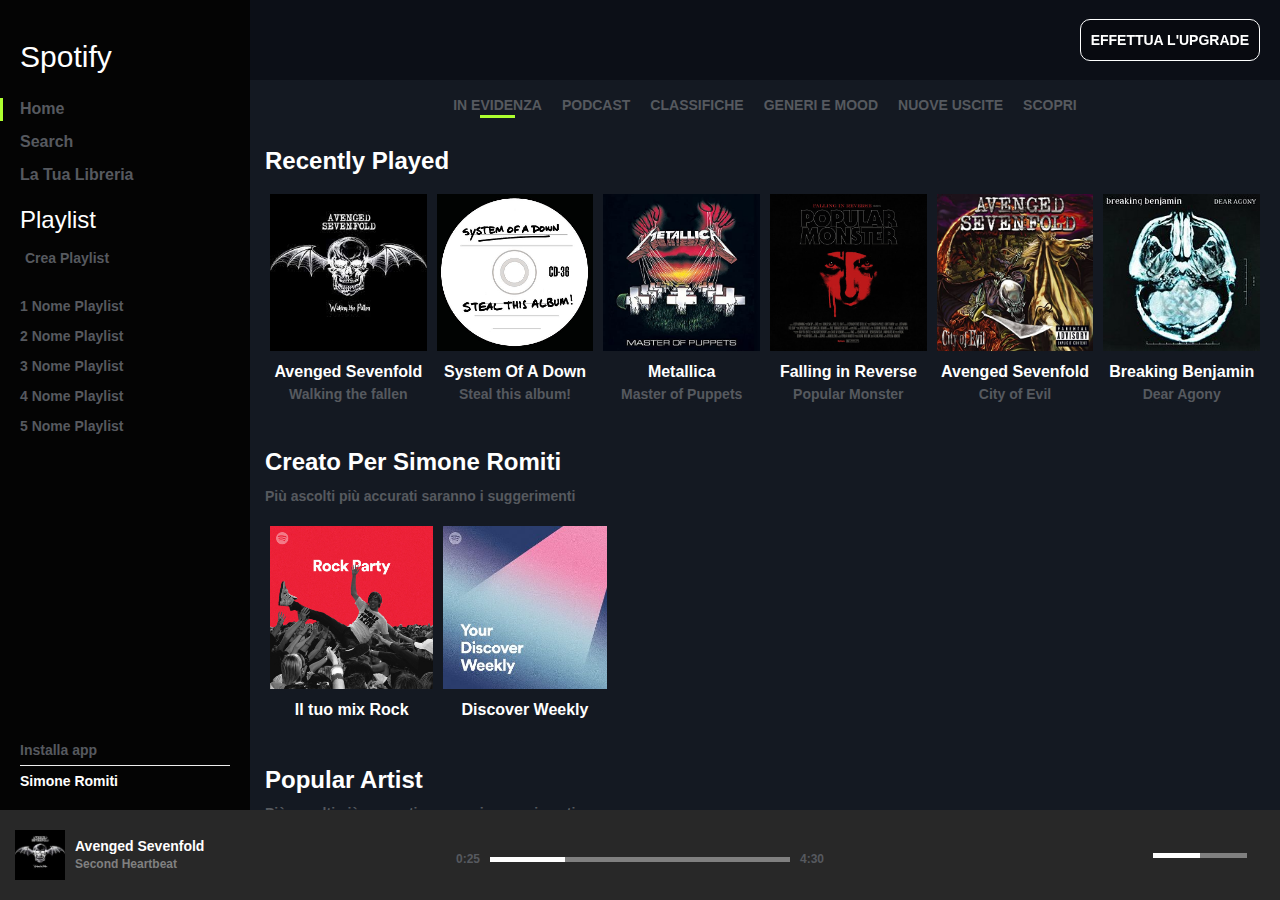
==== commit 439dbcb4: "Esercizio completo e ottimizzato" ====
--- a/index.html
+++ b/index.html
@@ -263,16 +263,16 @@
               <!-- /SECONDO ALBUM -->
 
               <!-- ALBUM VUOTI PER STRUTTURA FLEX -->
-              <div class="album">
-              </div>
-
-              <div class="album">
-              </div>
-
-              <div class="album">
-              </div>
-
-              <div class="album">
+              <div class="album empty">
+              </div>
+
+              <div class="album empty">
+              </div>
+
+              <div class="album empty">
+              </div>
+
+              <div class="album empty">
               </div>
               <!-- /ALBUM VUOTI PER STRUTTURA FLEX -->
             </div>
@@ -304,16 +304,16 @@
               <!-- /SECONDO ARTISTA -->
 
               <!-- ALBUM VUOTI PER STRUTTURA FLEX -->
-              <div class="album">
-              </div>
-
-              <div class="album">
-              </div>
-
-              <div class="album">
-              </div>
-
-              <div class="album">
+              <div class="album empty">
+              </div>
+
+              <div class="album empty">
+              </div>
+
+              <div class="album empty">
+              </div>
+
+              <div class="album empty">
               </div>
               <!-- /ALBUM VUOTI PER STRUTTURA FLEX -->
 
--- a/css/style.css
+++ b/css/style.css
@@ -245,6 +245,12 @@
   cursor: pointer;
   transform: scale(1.1);
 }
+.album.empty{
+  margin: 0;
+}
+.album.empty:hover{
+  cursor: default;
+}
 .album:hover .layover{
   background: rgba(0, 0, 0, 0.5);
 }
@@ -673,9 +679,12 @@
 
 @media screen and (max-height: 435px){
 
+  .main-nav{
+    /* overflow-y: auto; */
+  }
+
   .playlist-name{
     position: static;
-    background: #040404;
   }
 
   .install{
@@ -683,4 +692,14 @@
   }
 
 }
+
+
+@media screen and (max-height: 410px) {
+
+  .main-nav{
+    height: calc(100% - 90px);
+    overflow-y: auto;
+  }
+
+}
 /* /MEDIA QUERY PER SCROLL NOME PLAYLIST */
